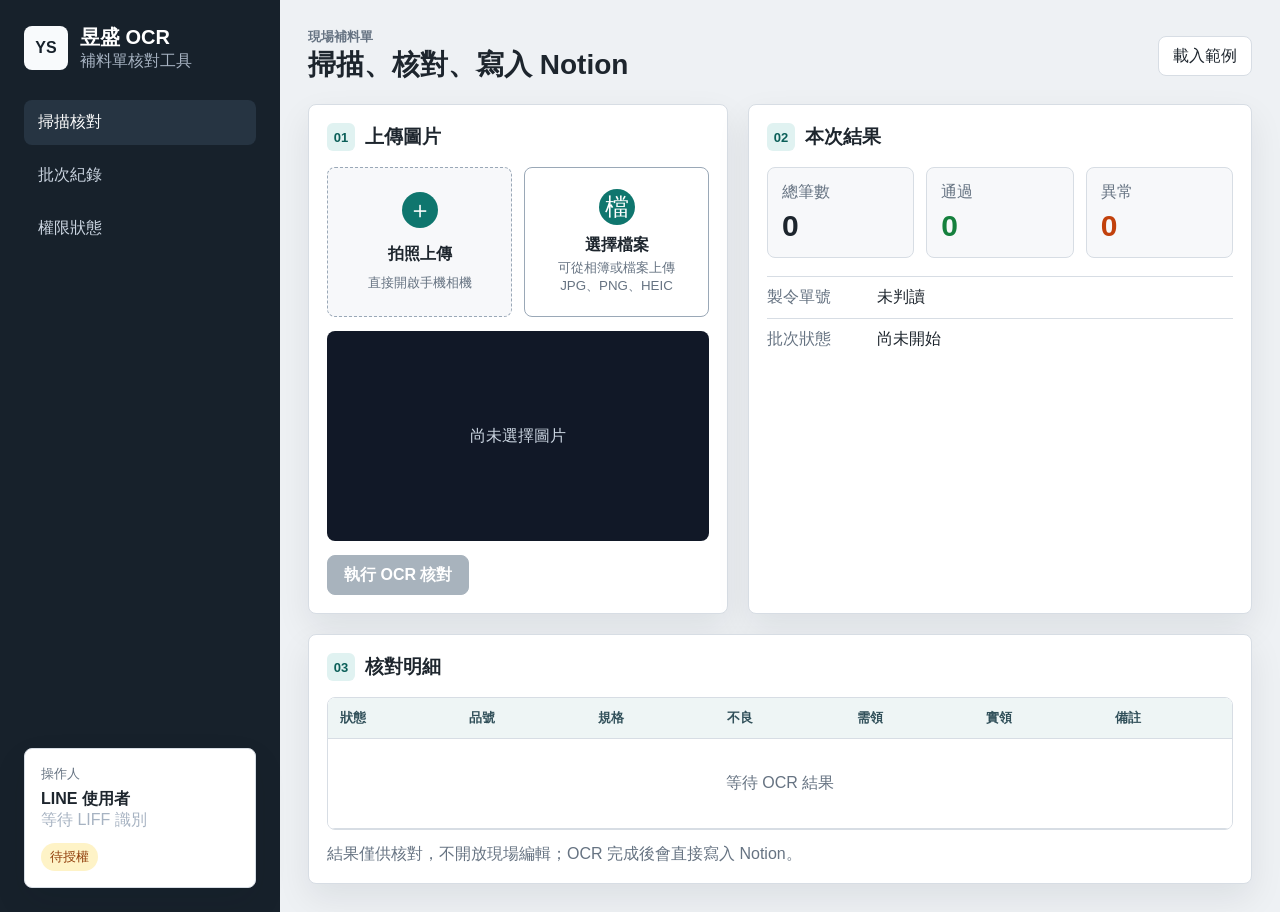
==== index.html @ e97448e7 "Hide frontend Notion error details" ====
<!doctype html>
<html lang="zh-Hant">
<head>
  <meta charset="utf-8">
  <meta name="viewport" content="width=device-width, initial-scale=1">
  <title>昱盛 OCR 補料單工具</title>
  <link rel="stylesheet" href="styles.css">
</head>
<body>
  <div class="mobile-header">
    <div class="brand compact">
      <div class="brand-mark">YS</div>
      <div>
        <h1>昱盛 OCR</h1>
        <p>LIFF 補料單工具</p>
      </div>
    </div>
    <span id="mobilePermissionBadge" class="badge pending">待授權</span>
  </div>

  <div class="app-shell">
    <aside class="sidebar">
      <div class="brand">
        <div class="brand-mark">YS</div>
        <div>
          <h1>昱盛 OCR</h1>
          <p>補料單核對工具</p>
        </div>
      </div>

      <nav class="nav-list" aria-label="工具導覽">
        <button class="nav-item active" type="button">掃描核對</button>
        <button class="nav-item" type="button">批次紀錄</button>
        <button class="nav-item" type="button">權限狀態</button>
      </nav>

      <section class="status-panel">
        <span class="status-label">操作人</span>
        <strong id="operatorName">LINE 使用者</strong>
        <span id="operatorId" class="muted">等待 LIFF 識別</span>
        <span id="permissionBadge" class="badge pending">待授權</span>
      </section>
    </aside>

    <main class="workspace">
      <header class="topbar">
        <div>
          <p class="eyebrow">現場補料單</p>
          <h2>掃描、核對、寫入 Notion</h2>
        </div>
        <div class="topbar-actions">
          <button id="loadDemoBtn" class="ghost-btn" type="button">載入範例</button>
        </div>
      </header>

      <section class="scan-grid">
        <div class="upload-panel">
          <div class="section-title">
            <span>01</span>
            <h3>上傳圖片</h3>
          </div>

          <div class="upload-choice-grid">
            <label id="dropZone" class="drop-zone">
              <input id="cameraInput" type="file" accept="image/*" capture="environment">
              <span class="drop-icon">＋</span>
              <strong>拍照上傳</strong>
              <small>直接開啟手機相機</small>
            </label>

            <label class="drop-zone secondary-upload">
              <input id="fileInput" type="file" accept="image/*">
              <span class="drop-icon">檔</span>
              <strong>選擇檔案</strong>
              <small>可從相簿或檔案上傳 JPG、PNG、HEIC</small>
            </label>
          </div>

          <div id="previewShell" class="preview-shell empty">
            <img id="imagePreview" alt="補料單預覽">
            <span>尚未選擇圖片</span>
          </div>

          <button id="runOcrBtn" class="primary-btn desktop-action" type="button" disabled>執行 OCR 核對</button>
        </div>

        <div class="summary-panel">
          <div class="section-title">
            <span>02</span>
            <h3>本次結果</h3>
          </div>

          <div class="metric-grid">
            <div class="metric">
              <span>總筆數</span>
              <strong id="totalCount">0</strong>
            </div>
            <div class="metric ok">
              <span>通過</span>
              <strong id="passedCount">0</strong>
            </div>
            <div class="metric danger">
              <span>異常</span>
              <strong id="abnormalCount">0</strong>
            </div>
          </div>

          <dl class="detail-list">
            <div>
              <dt>製令單號</dt>
              <dd id="orderNo">未判讀</dd>
            </div>
            <div>
              <dt>批次狀態</dt>
              <dd id="batchStatus">尚未開始</dd>
            </div>
          </dl>
        </div>
      </section>

      <section class="result-panel">
        <div class="section-title">
          <span>03</span>
          <h3>核對明細</h3>
        </div>

        <div class="table-wrap">
          <table>
            <thead>
              <tr>
                <th>狀態</th>
                <th>品號</th>
                <th>規格</th>
                <th>不良</th>
                <th>需領</th>
                <th>實領</th>
                <th>備註</th>
              </tr>
            </thead>
            <tbody id="resultBody">
              <tr class="empty-row">
                <td colspan="7">等待 OCR 結果</td>
              </tr>
            </tbody>
          </table>
        </div>

        <p id="editHint" class="result-note">結果僅供核對，不開放現場編輯；OCR 完成後會直接寫入 Notion。</p>
      </section>
    </main>
  </div>

  <div class="mobile-action-bar">
    <button id="mobileRunOcrBtn" class="primary-btn" type="button" disabled>執行 OCR 並寫入</button>
  </div>

  <script src="app.js"></script>
</body>
</html>
---- styles.css ----
:root {
  --bg: #eef1f4;
  --surface: #ffffff;
  --surface-2: #f7f8fa;
  --line: #d7dde4;
  --text: #1d252d;
  --muted: #667382;
  --brand: #0f766e;
  --brand-dark: #0b5f59;
  --accent: #b45309;
  --danger: #c2410c;
  --ok: #15803d;
  --shadow: 0 14px 34px rgba(15, 23, 42, 0.08);
}

* {
  box-sizing: border-box;
}

body {
  margin: 0;
  background: var(--bg);
  color: var(--text);
  font-family: "Microsoft JhengHei", "Segoe UI", Arial, sans-serif;
}

button,
input,
select {
  font: inherit;
}

.app-shell {
  min-height: 100vh;
  display: grid;
  grid-template-columns: 280px minmax(0, 1fr);
}

.mobile-header,
.mobile-action-bar {
  display: none;
}

.sidebar {
  background: #17212b;
  color: #fff;
  padding: 24px;
  display: flex;
  flex-direction: column;
  gap: 28px;
}

.brand {
  display: flex;
  align-items: center;
  gap: 12px;
}

.brand-mark {
  width: 44px;
  height: 44px;
  display: grid;
  place-items: center;
  background: #f8fafc;
  color: #17212b;
  border-radius: 8px;
  font-weight: 800;
}

.brand h1,
.brand p,
.topbar h2,
.topbar p,
.section-title h3 {
  margin: 0;
}

.brand h1 {
  font-size: 20px;
}

.brand p,
.muted,
.eyebrow,
.detail-list dt,
.drop-zone small,
.metric span {
  color: var(--muted);
}

.sidebar .brand p,
.sidebar .muted {
  color: #a7b3c2;
}

.nav-list {
  display: grid;
  gap: 8px;
}

.nav-item {
  display: block;
  border: 0;
  border-radius: 8px;
  padding: 12px 14px;
  background: transparent;
  color: #cbd5e1;
  text-align: left;
  cursor: pointer;
  text-decoration: none;
}

.nav-item.active,
.nav-item:hover {
  background: #263442;
  color: #fff;
}

.status-panel,
.upload-panel,
.summary-panel,
.result-panel,
.settings-panel {
  background: var(--surface);
  border: 1px solid var(--line);
  border-radius: 8px;
  box-shadow: var(--shadow);
}

.status-panel {
  margin-top: auto;
  padding: 16px;
  color: var(--text);
}

.status-panel strong,
.status-panel span {
  display: block;
}

.status-label {
  color: var(--muted);
  font-size: 13px;
  margin-bottom: 6px;
}

.badge {
  width: fit-content;
  margin-top: 12px;
  padding: 5px 9px;
  border-radius: 999px;
  font-size: 13px;
}

.badge.pending {
  background: #fef3c7;
  color: #92400e;
}

.badge.allowed {
  background: #dcfce7;
  color: #166534;
}

.workspace {
  padding: 28px;
  display: grid;
  gap: 20px;
}

.topbar {
  display: flex;
  justify-content: space-between;
  align-items: center;
  gap: 16px;
}

.eyebrow {
  font-size: 13px;
  font-weight: 700;
  text-transform: uppercase;
}

.topbar h2 {
  font-size: 28px;
}

.topbar-actions {
  display: flex;
  gap: 10px;
}

.ghost-btn,
.icon-btn,
.primary-btn {
  border: 1px solid var(--line);
  border-radius: 8px;
  min-height: 40px;
  cursor: pointer;
}

.ghost-btn {
  display: inline-grid;
  place-items: center;
  background: var(--surface);
  color: var(--text);
  padding: 0 14px;
  text-decoration: none;
}

.icon-btn {
  width: 42px;
  background: var(--surface);
}

.primary-btn {
  background: var(--brand);
  border-color: var(--brand);
  color: #fff;
  padding: 0 16px;
  font-weight: 700;
}

.primary-btn:hover {
  background: var(--brand-dark);
}

.primary-btn:disabled {
  background: #a8b3bd;
  border-color: #a8b3bd;
  cursor: not-allowed;
}

.settings-panel {
  padding: 16px;
  display: grid;
  grid-template-columns: repeat(2, minmax(0, 1fr));
  gap: 12px;
}

.settings-panel.hidden {
  display: none;
}

.settings-panel label {
  display: grid;
  gap: 6px;
  font-size: 13px;
  color: var(--muted);
}

.settings-panel input {
  width: 100%;
  border: 1px solid var(--line);
  border-radius: 8px;
  padding: 10px 12px;
  color: var(--text);
}

.hidden {
  display: none !important;
}

.scan-grid {
  display: grid;
  grid-template-columns: minmax(300px, 420px) minmax(320px, 1fr);
  gap: 20px;
}

.upload-panel,
.summary-panel,
.result-panel {
  padding: 18px;
}

.section-title {
  display: flex;
  align-items: center;
  gap: 10px;
  margin-bottom: 16px;
}

.section-title span {
  width: 28px;
  height: 28px;
  display: grid;
  place-items: center;
  border-radius: 6px;
  background: #e0f2f1;
  color: var(--brand-dark);
  font-weight: 800;
  font-size: 13px;
}

.upload-choice-grid {
  display: grid;
  grid-template-columns: repeat(2, minmax(0, 1fr));
  gap: 12px;
}

.drop-zone {
  min-height: 150px;
  border: 1px dashed #9aa8b7;
  border-radius: 8px;
  background: var(--surface-2);
  display: grid;
  place-items: center;
  text-align: center;
  padding: 20px;
  cursor: pointer;
}

.drop-zone.secondary-upload {
  background: #fff;
  border-style: solid;
}

.drop-zone input {
  display: none;
}

.drop-icon {
  width: 36px;
  height: 36px;
  border-radius: 50%;
  display: grid;
  place-items: center;
  background: var(--brand);
  color: #fff;
  font-size: 24px;
  margin-bottom: 8px;
}

.preview-shell {
  margin: 14px 0;
  min-height: 210px;
  border-radius: 8px;
  background: #111827;
  display: grid;
  place-items: center;
  overflow: hidden;
  color: #cbd5e1;
}

.preview-shell img {
  display: none;
  width: 100%;
  height: 100%;
  max-height: 360px;
  object-fit: contain;
}

.preview-shell.has-image img {
  display: block;
}

.preview-shell.has-image span {
  display: none;
}

.metric-grid {
  display: grid;
  grid-template-columns: repeat(3, 1fr);
  gap: 12px;
}

.metric {
  border: 1px solid var(--line);
  border-radius: 8px;
  padding: 14px;
  background: var(--surface-2);
}

.metric strong {
  display: block;
  margin-top: 6px;
  font-size: 30px;
}

.metric.ok strong {
  color: var(--ok);
}

.metric.danger strong {
  color: var(--danger);
}

.detail-list {
  display: grid;
  gap: 10px;
  margin: 18px 0 0;
}

.detail-list div {
  display: grid;
  grid-template-columns: 100px minmax(0, 1fr);
  gap: 10px;
  border-top: 1px solid var(--line);
  padding-top: 10px;
}

.detail-list dt,
.detail-list dd {
  margin: 0;
}

.table-wrap {
  overflow: auto;
  border: 1px solid var(--line);
  border-radius: 8px;
}

table {
  width: 100%;
  border-collapse: collapse;
  min-width: 900px;
  background: var(--surface);
}

th,
td {
  padding: 11px 12px;
  border-bottom: 1px solid var(--line);
  text-align: left;
  vertical-align: top;
}

th {
  background: #eef5f5;
  font-size: 13px;
  color: #31505a;
}

.cell-text {
  display: block;
  max-width: 420px;
  line-height: 1.45;
  overflow-wrap: anywhere;
}

.state {
  display: inline-block;
  padding: 4px 8px;
  border-radius: 999px;
  font-size: 13px;
  font-weight: 700;
}

.state.ok {
  background: #dcfce7;
  color: #166534;
}

.state.bad {
  background: #ffedd5;
  color: #9a3412;
}

.empty-row td {
  text-align: center;
  color: var(--muted);
  padding: 34px;
}

.result-note {
  margin: 14px 0 0;
  color: var(--muted);
}

.admin-login-panel,
.admin-dashboard .result-panel {
  background: var(--surface);
  border: 1px solid var(--line);
  border-radius: 8px;
  box-shadow: var(--shadow);
  padding: 18px;
}

.admin-login-form {
  display: grid;
  grid-template-columns: minmax(260px, 1.4fr) minmax(180px, 0.8fr) minmax(140px, 0.6fr) auto;
  gap: 12px;
  align-items: end;
}

.admin-login-form label {
  display: grid;
  gap: 6px;
  color: var(--muted);
  font-size: 13px;
}

.admin-login-form input,
.admin-login-form select {
  width: 100%;
  min-height: 40px;
  border: 1px solid var(--line);
  border-radius: 8px;
  padding: 9px 11px;
  color: var(--text);
  background: var(--surface);
}

.admin-summary-grid {
  display: grid;
  grid-template-columns: repeat(6, minmax(0, 1fr));
  gap: 12px;
}

.admin-metric {
  background: #ecfdf5;
  border-color: #99f6e4;
}

.operator-list {
  display: grid;
  gap: 10px;
}

.operator-card {
  display: flex;
  align-items: center;
  justify-content: space-between;
  gap: 16px;
  padding: 12px;
  border: 1px solid var(--line);
  border-radius: 8px;
  background: var(--surface-2);
}

.operator-card strong,
.operator-card span {
  display: block;
}

.operator-card span,
.operator-stats span {
  color: var(--muted);
  font-size: 13px;
}

.operator-stats {
  display: grid;
  grid-template-columns: repeat(4, max-content);
  gap: 12px;
  align-items: center;
  text-align: right;
}

.operator-stats strong {
  color: var(--brand-dark);
}

.admin-table {
  min-width: 860px;
}

.mobile-link-badge {
  text-decoration: none;
}

@media (max-width: 980px) {
  body {
    padding-bottom: 76px;
  }

  .mobile-header {
    position: sticky;
    top: 0;
    z-index: 30;
    min-height: 68px;
    display: flex;
    align-items: center;
    justify-content: space-between;
    gap: 12px;
    padding: 10px 14px;
    background: #17212b;
    color: #fff;
    box-shadow: 0 8px 20px rgba(15, 23, 42, 0.18);
  }

  .brand.compact .brand-mark {
    width: 38px;
    height: 38px;
    border-radius: 7px;
  }

  .brand.compact h1 {
    font-size: 17px;
  }

  .brand.compact p {
    font-size: 12px;
    color: #a7b3c2;
  }

  .app-shell {
    grid-template-columns: 1fr;
    min-height: auto;
  }

  .sidebar {
    display: none;
  }

  .scan-grid,
  .settings-panel,
  .admin-login-form,
  .admin-summary-grid {
    grid-template-columns: 1fr;
  }

  .workspace {
    padding: 16px;
    gap: 14px;
  }

  .topbar {
    align-items: flex-start;
  }

  .topbar h2 {
    font-size: 22px;
  }

  .upload-panel,
  .summary-panel,
  .result-panel,
  .settings-panel {
    box-shadow: none;
  }

  .drop-zone {
    min-height: 132px;
  }

  .upload-choice-grid {
    gap: 10px;
  }

  .preview-shell {
    min-height: 260px;
    max-height: 42vh;
  }

  .desktop-action {
    display: none;
  }

  .mobile-action-bar {
    position: fixed;
    left: 0;
    right: 0;
    bottom: 0;
    z-index: 40;
    display: grid;
    grid-template-columns: 1fr;
    gap: 10px;
    padding: 10px 14px calc(10px + env(safe-area-inset-bottom));
    background: rgba(255, 255, 255, 0.96);
    border-top: 1px solid var(--line);
    box-shadow: 0 -10px 24px rgba(15, 23, 42, 0.10);
    backdrop-filter: blur(10px);
  }

  .mobile-action-bar .primary-btn {
    min-height: 48px;
    padding: 0 10px;
  }

  .table-wrap {
    border: 0;
    overflow: visible;
  }

  table,
  thead,
  tbody,
  tr,
  th,
  td {
    display: block;
  }

  table {
    min-width: 0;
    background: transparent;
  }

  thead {
    display: none;
  }

  #resultBody {
    display: grid;
    gap: 12px;
  }

  #resultBody tr {
    border: 1px solid var(--line);
    border-radius: 8px;
    background: var(--surface);
    padding: 12px;
  }

  #resultBody td {
    display: grid;
    grid-template-columns: 72px minmax(0, 1fr);
    gap: 8px;
    align-items: center;
    border-bottom: 0;
    padding: 7px 0;
  }

  #resultBody td::before {
    color: var(--muted);
    font-size: 13px;
    font-weight: 700;
  }

  #resultBody td:nth-child(1)::before { content: "狀態"; }
  #resultBody td:nth-child(2)::before { content: "品號"; }
  #resultBody td:nth-child(3)::before { content: "規格"; }
  #resultBody td:nth-child(4)::before { content: "不良"; }
  #resultBody td:nth-child(5)::before { content: "需領"; }
  #resultBody td:nth-child(6)::before { content: "實領"; }
  #resultBody td:nth-child(7)::before { content: "備註"; }

  .cell-text {
    max-width: none;
  }

  .empty-row td {
    display: block;
    padding: 24px;
  }

  .empty-row td::before {
    content: "";
  }

  .admin-page {
    padding-bottom: 0;
  }

  .operator-card,
  .operator-stats {
    align-items: stretch;
    grid-template-columns: 1fr 1fr;
    text-align: left;
  }

  .operator-card {
    display: grid;
  }
}

@media (max-width: 640px) {
  .workspace,
  .sidebar {
    padding: 12px;
  }

  .topbar {
    align-items: stretch;
    flex-direction: column;
  }

  .topbar-actions {
    width: 100%;
    display: grid;
    grid-template-columns: 1fr 44px;
  }

  .ghost-btn,
  .topbar-actions .primary-btn {
    width: 100%;
  }

  .metric-grid {
    grid-template-columns: repeat(3, minmax(0, 1fr));
    gap: 8px;
  }

  .admin-summary-grid {
    grid-template-columns: repeat(2, minmax(0, 1fr));
    gap: 8px;
  }

  .upload-choice-grid {
    grid-template-columns: 1fr;
  }

  .metric {
    padding: 10px;
  }

  .metric strong {
    font-size: 24px;
  }

  .detail-list div {
    grid-template-columns: 86px minmax(0, 1fr);
    font-size: 14px;
  }

  .section-title {
    margin-bottom: 12px;
  }

  .section-title h3 {
    font-size: 17px;
  }
}
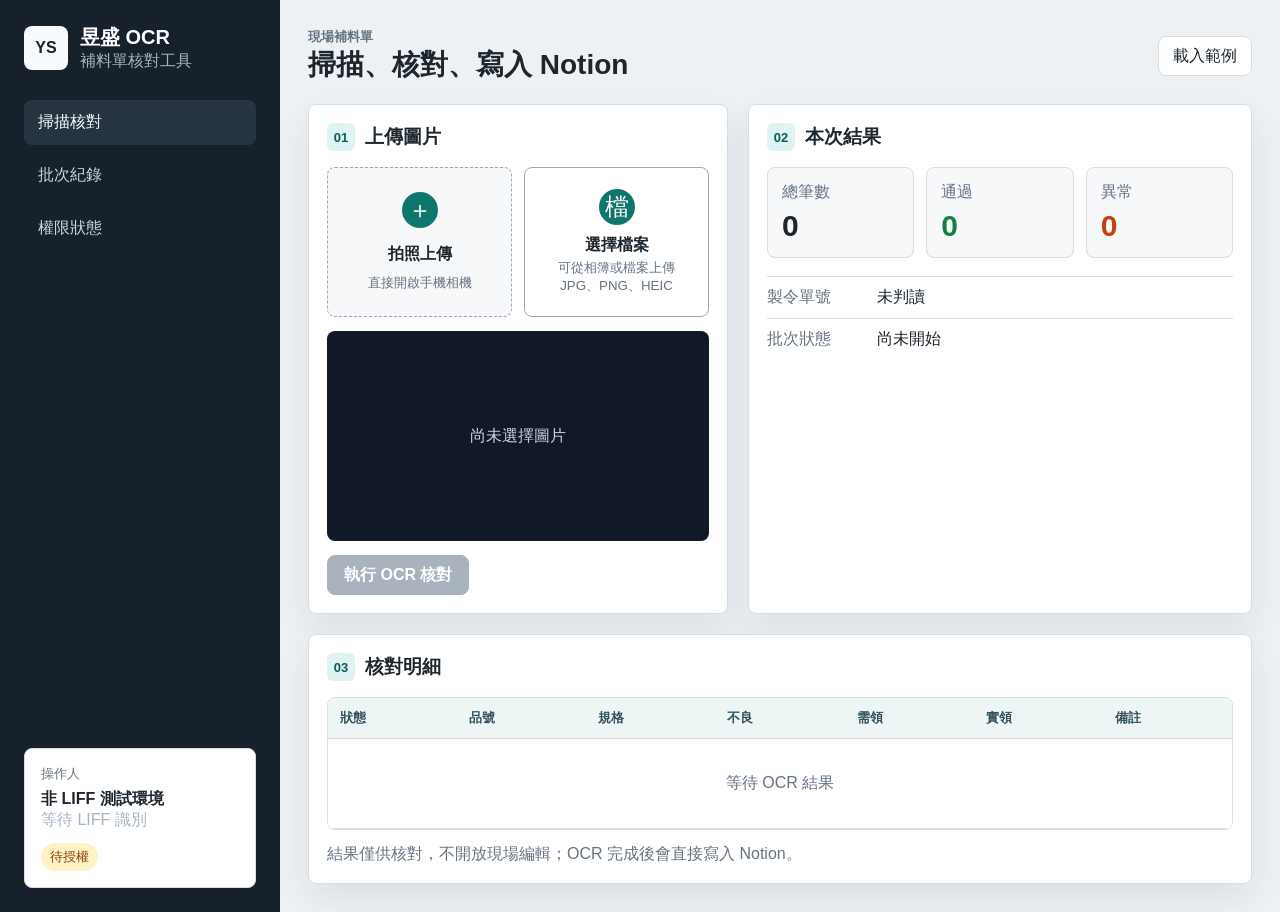
==== commit 8f239cab: "Initialize LIFF user profile" ====
--- a/index.html
+++ b/index.html
@@ -154,6 +154,16 @@
     <button id="mobileRunOcrBtn" class="primary-btn" type="button" disabled>執行 OCR 並寫入</button>
   </div>
 
+  <div id="processingModal" class="processing-modal hidden" role="alertdialog" aria-live="assertive" aria-modal="true">
+    <div class="processing-card">
+      <div class="processing-spinner" aria-hidden="true"></div>
+      <strong>OCR 核對中</strong>
+      <p>請勿關閉頁面，請稍後。</p>
+      <small>系統正在辨識圖片、比對主檔並寫入紀錄。</small>
+    </div>
+  </div>
+
+  <script src="https://static.line-scdn.net/liff/edge/2/sdk.js"></script>
   <script src="app.js"></script>
 </body>
 </html>
--- a/styles.css
+++ b/styles.css
@@ -465,6 +465,64 @@
 .result-note {
   margin: 14px 0 0;
   color: var(--muted);
+}
+
+.processing-modal {
+  position: fixed;
+  inset: 0;
+  z-index: 80;
+  display: grid;
+  place-items: center;
+  padding: 20px;
+  background: rgba(15, 23, 42, 0.48);
+  backdrop-filter: blur(6px);
+}
+
+.processing-card {
+  width: min(340px, 100%);
+  display: grid;
+  justify-items: center;
+  gap: 10px;
+  padding: 24px;
+  border-radius: 8px;
+  background: var(--surface);
+  border: 1px solid var(--line);
+  box-shadow: 0 22px 54px rgba(15, 23, 42, 0.22);
+  text-align: center;
+}
+
+.processing-card strong {
+  font-size: 20px;
+}
+
+.processing-card p,
+.processing-card small {
+  margin: 0;
+}
+
+.processing-card p {
+  font-weight: 700;
+  color: var(--danger);
+}
+
+.processing-card small {
+  color: var(--muted);
+  line-height: 1.5;
+}
+
+.processing-spinner {
+  width: 46px;
+  height: 46px;
+  border-radius: 50%;
+  border: 4px solid #dbe4ea;
+  border-top-color: var(--brand);
+  animation: processing-spin 0.9s linear infinite;
+}
+
+@keyframes processing-spin {
+  to {
+    transform: rotate(360deg);
+  }
 }
 
 .admin-login-panel,
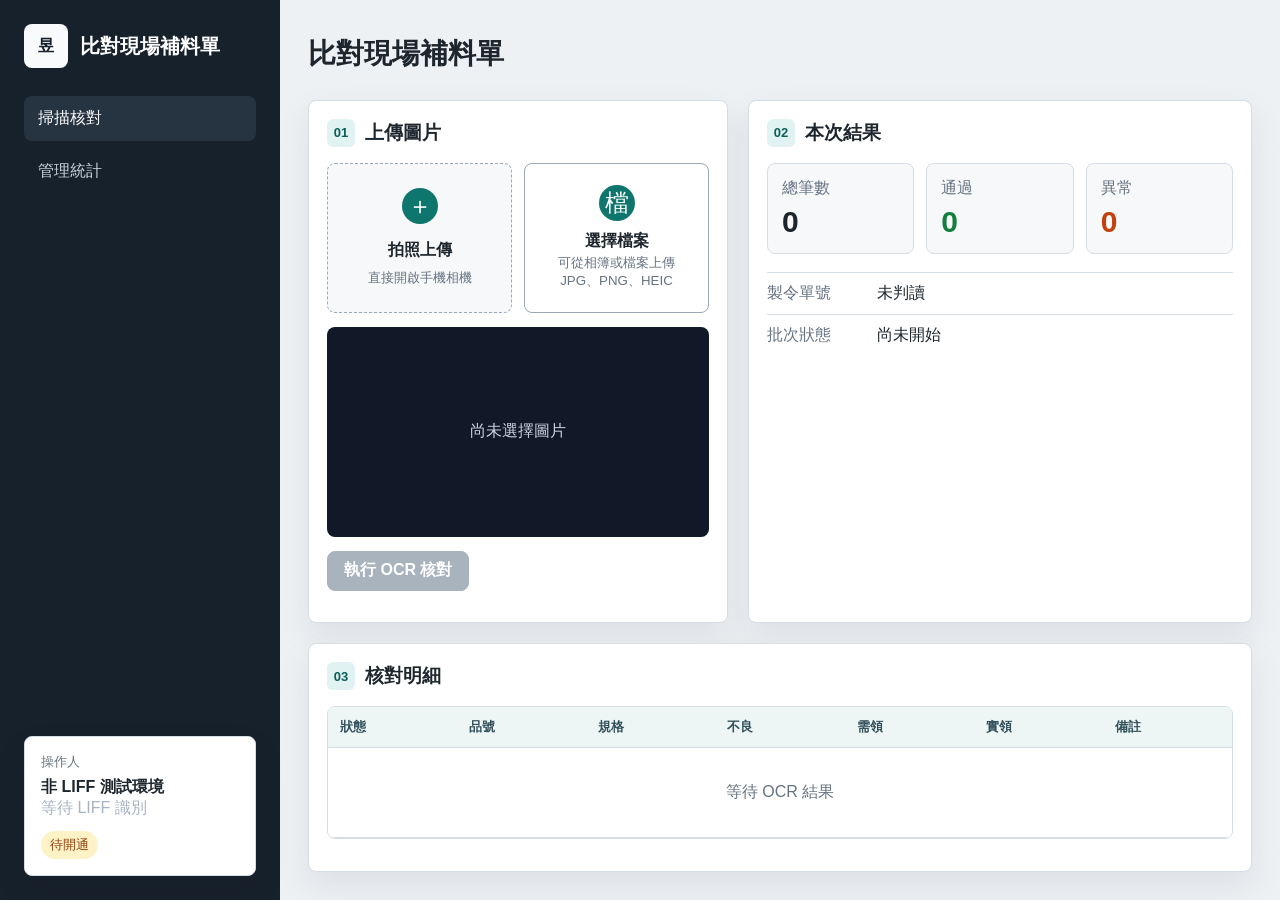
==== commit b31244c1: "Add permission management workflow" ====
--- a/index.html
+++ b/index.html
@@ -3,53 +3,58 @@
 <head>
   <meta charset="utf-8">
   <meta name="viewport" content="width=device-width, initial-scale=1">
-  <title>昱盛 OCR 補料單工具</title>
+  <title>比對現場補料單</title>
   <link rel="stylesheet" href="styles.css">
 </head>
 <body>
   <div class="mobile-header">
     <div class="brand compact">
-      <div class="brand-mark">YS</div>
+      <div class="brand-mark">昱</div>
       <div>
-        <h1>昱盛 OCR</h1>
-        <p>LIFF 補料單工具</p>
+        <h1>比對現場補料單</h1>
       </div>
     </div>
-    <span id="mobilePermissionBadge" class="badge pending">待授權</span>
+    <div class="mobile-header-actions">
+      <span id="mobilePermissionBadge" class="badge pending">待開通</span>
+      <button id="mobileMenuBtn" class="mobile-menu-btn" type="button" aria-label="開啟選單" aria-expanded="false">
+        <span></span>
+        <span></span>
+        <span></span>
+      </button>
+    </div>
   </div>
+
+  <nav id="mobileMenu" class="mobile-menu hidden" aria-label="手機選單">
+    <a class="mobile-menu-item active" href="index.html">掃描核對</a>
+    <a class="mobile-menu-item" href="admin.html">管理統計</a>
+  </nav>
 
   <div class="app-shell">
     <aside class="sidebar">
       <div class="brand">
-        <div class="brand-mark">YS</div>
+        <div class="brand-mark">昱</div>
         <div>
-          <h1>昱盛 OCR</h1>
-          <p>補料單核對工具</p>
+          <h1>比對現場補料單</h1>
         </div>
       </div>
 
       <nav class="nav-list" aria-label="工具導覽">
         <button class="nav-item active" type="button">掃描核對</button>
-        <button class="nav-item" type="button">批次紀錄</button>
-        <button class="nav-item" type="button">權限狀態</button>
+        <a class="nav-item" href="admin.html">管理統計</a>
       </nav>
 
       <section class="status-panel">
         <span class="status-label">操作人</span>
         <strong id="operatorName">LINE 使用者</strong>
         <span id="operatorId" class="muted">等待 LIFF 識別</span>
-        <span id="permissionBadge" class="badge pending">待授權</span>
+        <span id="permissionBadge" class="badge pending">待開通</span>
       </section>
     </aside>
 
     <main class="workspace">
       <header class="topbar">
         <div>
-          <p class="eyebrow">現場補料單</p>
-          <h2>掃描、核對、寫入 Notion</h2>
-        </div>
-        <div class="topbar-actions">
-          <button id="loadDemoBtn" class="ghost-btn" type="button">載入範例</button>
+          <h2>比對現場補料單</h2>
         </div>
       </header>
 
@@ -144,8 +149,6 @@
             </tbody>
           </table>
         </div>
-
-        <p id="editHint" class="result-note">結果僅供核對，不開放現場編輯；OCR 完成後會直接寫入 Notion。</p>
       </section>
     </main>
   </div>
--- a/styles.css
+++ b/styles.css
@@ -37,8 +37,48 @@
 }
 
 .mobile-header,
-.mobile-action-bar {
+.mobile-action-bar,
+.mobile-menu {
   display: none;
+}
+
+.mobile-header-actions {
+  display: flex;
+  align-items: center;
+  gap: 8px;
+}
+
+.mobile-menu-btn {
+  width: 42px;
+  height: 42px;
+  display: none;
+  place-items: center;
+  gap: 4px;
+  border: 1px solid rgba(203, 213, 225, 0.35);
+  border-radius: 8px;
+  background: #263442;
+  cursor: pointer;
+}
+
+.mobile-menu-btn span {
+  width: 18px;
+  height: 2px;
+  display: block;
+  border-radius: 999px;
+  background: #fff;
+  transition: transform 0.18s ease, opacity 0.18s ease;
+}
+
+.mobile-menu-btn.active span:nth-child(1) {
+  transform: translateY(6px) rotate(45deg);
+}
+
+.mobile-menu-btn.active span:nth-child(2) {
+  opacity: 0;
+}
+
+.mobile-menu-btn.active span:nth-child(3) {
+  transform: translateY(-6px) rotate(-45deg);
 }
 
 .sidebar {
@@ -536,7 +576,7 @@
 
 .admin-login-form {
   display: grid;
-  grid-template-columns: minmax(260px, 1.4fr) minmax(180px, 0.8fr) minmax(140px, 0.6fr) auto;
+  grid-template-columns: minmax(220px, 1fr) minmax(160px, 0.55fr) auto;
   gap: 12px;
   align-items: end;
 }
@@ -563,6 +603,33 @@
   display: grid;
   grid-template-columns: repeat(6, minmax(0, 1fr));
   gap: 12px;
+}
+
+.admin-tabs {
+  display: flex;
+  gap: 8px;
+  border-bottom: 1px solid var(--line);
+}
+
+.admin-tab {
+  min-height: 42px;
+  border: 0;
+  border-bottom: 3px solid transparent;
+  background: transparent;
+  color: var(--muted);
+  padding: 0 14px;
+  cursor: pointer;
+  font-weight: 700;
+}
+
+.admin-tab.active {
+  border-bottom-color: var(--brand);
+  color: var(--text);
+}
+
+.admin-tab-view {
+  display: grid;
+  gap: 16px;
 }
 
 .admin-metric {
@@ -611,6 +678,74 @@
 
 .admin-table {
   min-width: 860px;
+}
+
+.split-title {
+  justify-content: space-between;
+}
+
+.split-title > div {
+  display: flex;
+  align-items: center;
+  gap: 10px;
+}
+
+.permission-list {
+  display: grid;
+  gap: 10px;
+  margin-top: 14px;
+}
+
+.permission-card {
+  display: grid;
+  grid-template-columns: minmax(220px, 1fr) minmax(140px, 180px) minmax(120px, max-content) auto;
+  gap: 12px;
+  align-items: end;
+  padding: 12px;
+  border: 1px solid var(--line);
+  border-radius: 8px;
+  background: var(--surface-2);
+}
+
+.permission-person {
+  display: grid;
+  gap: 3px;
+}
+
+.permission-person span,
+.permission-person small {
+  color: var(--muted);
+  overflow-wrap: anywhere;
+}
+
+.permission-card label {
+  display: grid;
+  gap: 6px;
+  color: var(--muted);
+  font-size: 13px;
+}
+
+.permission-card select {
+  width: 100%;
+  min-height: 40px;
+  border: 1px solid var(--line);
+  border-radius: 8px;
+  background: var(--surface);
+  padding: 8px 10px;
+  color: var(--text);
+}
+
+.permission-toggle {
+  min-height: 40px;
+  grid-template-columns: auto 1fr;
+  align-items: center;
+  color: var(--text) !important;
+  font-weight: 700;
+}
+
+.permission-toggle input {
+  width: 18px;
+  height: 18px;
 }
 
 .mobile-link-badge {
@@ -721,6 +856,54 @@
     backdrop-filter: blur(10px);
   }
 
+  .mobile-header-actions .badge {
+    margin-top: 0;
+  }
+
+  .mobile-menu-btn {
+    display: grid;
+  }
+
+  .mobile-menu {
+    position: sticky;
+    top: 68px;
+    z-index: 29;
+    display: grid;
+    gap: 6px;
+    padding: 10px 14px;
+    background: #17212b;
+    border-top: 1px solid rgba(203, 213, 225, 0.18);
+    box-shadow: 0 12px 22px rgba(15, 23, 42, 0.20);
+  }
+
+  .mobile-menu.hidden {
+    display: none;
+  }
+
+  .mobile-menu-item {
+    min-height: 42px;
+    display: flex;
+    align-items: center;
+    border: 0;
+    border-radius: 8px;
+    padding: 0 12px;
+    background: #263442;
+    color: #e5edf5;
+    text-align: left;
+    text-decoration: none;
+    font-weight: 700;
+  }
+
+  .mobile-menu-item.active {
+    background: var(--brand);
+    color: #fff;
+  }
+
+  .mobile-menu-item:disabled {
+    color: #94a3b8;
+    opacity: 0.72;
+  }
+
   .mobile-action-bar .primary-btn {
     min-height: 48px;
     padding: 0 10px;
@@ -811,6 +994,11 @@
   .operator-card {
     display: grid;
   }
+
+  .permission-card {
+    grid-template-columns: 1fr;
+    align-items: stretch;
+  }
 }
 
 @media (max-width: 640px) {
@@ -830,6 +1018,10 @@
     grid-template-columns: 1fr 44px;
   }
 
+  .admin-page .topbar-actions {
+    grid-template-columns: repeat(2, minmax(0, 1fr));
+  }
+
   .ghost-btn,
   .topbar-actions .primary-btn {
     width: 100%;
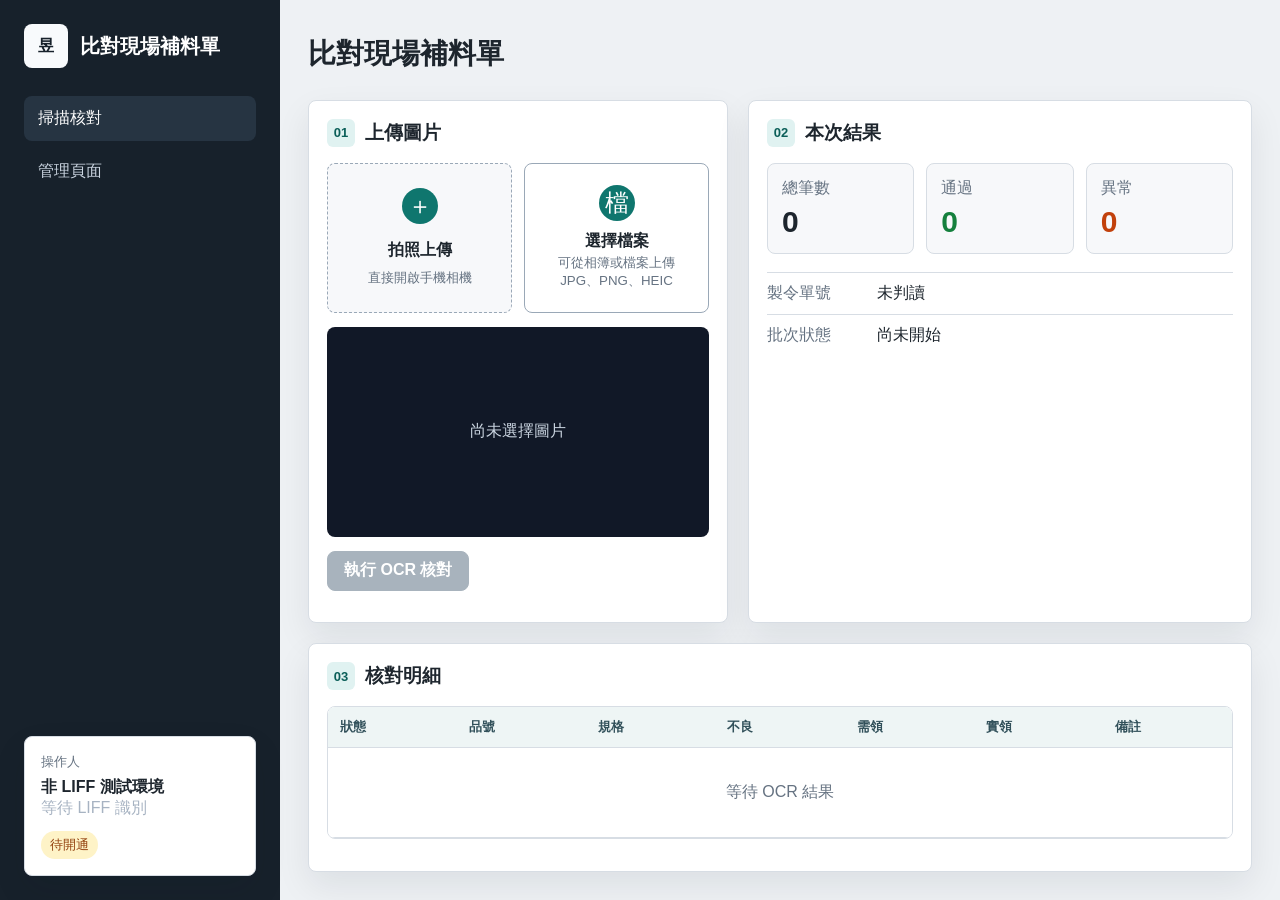
==== commit b41dc520: "Rename admin page to 管理頁面 and load data lazily - Rename "管理統計" -> "管理頁面" across admin/index nav and " ====
--- a/index.html
+++ b/index.html
@@ -26,7 +26,7 @@
 
   <nav id="mobileMenu" class="mobile-menu hidden" aria-label="手機選單">
     <a class="mobile-menu-item active" href="index.html">掃描核對</a>
-    <a class="mobile-menu-item" href="admin.html">管理統計</a>
+    <a class="mobile-menu-item" href="admin.html">管理頁面</a>
   </nav>
 
   <div class="app-shell">
@@ -40,7 +40,7 @@
 
       <nav class="nav-list" aria-label="工具導覽">
         <button class="nav-item active" type="button">掃描核對</button>
-        <a class="nav-item" href="admin.html">管理統計</a>
+        <a class="nav-item" href="admin.html">管理頁面</a>
       </nav>
 
       <section class="status-panel">
--- a/styles.css
+++ b/styles.css
@@ -601,8 +601,193 @@
 
 .admin-summary-grid {
   display: grid;
-  grid-template-columns: repeat(6, minmax(0, 1fr));
+  grid-template-columns: repeat(auto-fit, minmax(140px, 1fr));
   gap: 12px;
+}
+
+.analysis-grid {
+  display: grid;
+  grid-template-columns: repeat(auto-fit, minmax(280px, 1fr));
+  gap: 16px;
+}
+
+.chart-shell {
+  width: 100%;
+  overflow-x: auto;
+}
+
+.trend-svg {
+  width: 100%;
+  min-width: 320px;
+  height: auto;
+  display: block;
+}
+
+.trend-bar {
+  fill: #99f6e4;
+}
+
+.trend-line {
+  stroke: var(--brand);
+  stroke-width: 2;
+}
+
+.trend-dot {
+  fill: var(--brand);
+}
+
+.trend-label {
+  fill: var(--muted);
+  font-size: 11px;
+}
+
+.chart-legend {
+  display: flex;
+  align-items: center;
+  gap: 8px;
+  margin: 12px 0 0;
+  color: var(--muted);
+  font-size: 13px;
+}
+
+.legend-dot {
+  display: inline-block;
+  width: 12px;
+  height: 12px;
+  border-radius: 3px;
+  margin-right: 4px;
+  vertical-align: middle;
+}
+
+.legend-dot.bar {
+  background: #99f6e4;
+}
+
+.legend-dot.line {
+  background: var(--brand);
+  border-radius: 999px;
+}
+
+.bar-list {
+  display: grid;
+  gap: 10px;
+}
+
+.bar-row {
+  display: grid;
+  grid-template-columns: minmax(96px, 140px) 1fr max-content;
+  gap: 10px;
+  align-items: center;
+}
+
+.bar-label {
+  font-size: 13px;
+  overflow-wrap: anywhere;
+}
+
+.bar-track {
+  height: 12px;
+  border-radius: 999px;
+  background: var(--surface-2);
+  border: 1px solid var(--line);
+  overflow: hidden;
+}
+
+.bar-fill {
+  display: block;
+  height: 100%;
+  background: var(--brand);
+}
+
+.bar-fill.danger {
+  background: var(--danger);
+}
+
+.bar-value {
+  font-weight: 700;
+  font-size: 13px;
+  color: var(--brand-dark);
+}
+
+.problem-list {
+  display: grid;
+  gap: 8px;
+}
+
+.problem-row {
+  display: grid;
+  grid-template-columns: 28px 1fr max-content;
+  gap: 10px;
+  align-items: center;
+  padding: 10px;
+  border: 1px solid var(--line);
+  border-radius: 8px;
+  background: var(--surface-2);
+}
+
+.problem-rank {
+  display: grid;
+  place-items: center;
+  width: 24px;
+  height: 24px;
+  border-radius: 999px;
+  background: var(--brand);
+  color: #fff;
+  font-weight: 700;
+  font-size: 13px;
+}
+
+.problem-info strong {
+  display: block;
+}
+
+.problem-info small {
+  color: var(--muted);
+}
+
+.problem-count {
+  font-weight: 700;
+  color: var(--danger);
+}
+
+.notify-grid {
+  display: grid;
+  grid-template-columns: repeat(auto-fit, minmax(120px, 1fr));
+  gap: 12px;
+}
+
+.batch-row {
+  cursor: pointer;
+}
+
+.batch-row:hover {
+  background: #f1f8f7;
+}
+
+.batch-toggle {
+  display: inline-block;
+  margin-right: 6px;
+  color: var(--brand);
+  transition: transform 0.15s ease;
+}
+
+.batch-row.expanded .batch-toggle {
+  transform: rotate(90deg);
+}
+
+.batch-detail-row > td {
+  background: #f7fafa;
+  padding: 0;
+}
+
+.batch-detail-table {
+  min-width: 0;
+  width: 100%;
+  background: transparent;
+}
+
+.batch-detail-table th {
+  background: #e7f1f0;
 }
 
 .admin-tabs {
@@ -698,13 +883,18 @@
 
 .permission-card {
   display: grid;
-  grid-template-columns: minmax(220px, 1fr) minmax(140px, 180px) minmax(120px, max-content) auto;
+  grid-template-columns: minmax(200px, 1.3fr) minmax(110px, 130px) minmax(110px, 130px) minmax(150px, max-content) auto;
   gap: 12px;
   align-items: end;
   padding: 12px;
   border: 1px solid var(--line);
   border-radius: 8px;
   background: var(--surface-2);
+}
+
+.permission-features {
+  display: grid;
+  gap: 6px;
 }
 
 .permission-person {
@@ -746,6 +936,46 @@
 .permission-toggle input {
   width: 18px;
   height: 18px;
+}
+
+.master-import-form {
+  display: grid;
+  grid-template-columns: minmax(260px, 1fr) minmax(150px, 0.35fr) minmax(150px, 0.35fr) auto;
+  gap: 12px;
+  align-items: end;
+}
+
+.master-import-form label {
+  display: grid;
+  gap: 6px;
+  color: var(--muted);
+  font-size: 13px;
+}
+
+.master-import-form input,
+.master-import-form select {
+  width: 100%;
+  min-height: 40px;
+  border: 1px solid var(--line);
+  border-radius: 8px;
+  padding: 9px 11px;
+  color: var(--text);
+  background: var(--surface);
+}
+
+.master-file-field input {
+  padding: 7px 9px;
+}
+
+.import-summary-grid {
+  display: grid;
+  grid-template-columns: repeat(7, minmax(0, 1fr));
+  gap: 10px;
+  margin-bottom: 14px;
+}
+
+.import-table {
+  min-width: 760px;
 }
 
 .mobile-link-badge {
@@ -799,6 +1029,7 @@
   .scan-grid,
   .settings-panel,
   .admin-login-form,
+  .master-import-form,
   .admin-summary-grid {
     grid-template-columns: 1fr;
   }
@@ -812,8 +1043,51 @@
     align-items: flex-start;
   }
 
+  .admin-page .topbar {
+    align-items: stretch;
+    flex-direction: column;
+  }
+
+  .admin-page .topbar-actions {
+    width: 100%;
+    display: grid;
+    grid-template-columns: minmax(0, 1fr) minmax(0, 1fr);
+  }
+
   .topbar h2 {
     font-size: 22px;
+  }
+
+  .admin-page .eyebrow {
+    font-size: 12px;
+  }
+
+  .admin-tabs {
+    overflow-x: auto;
+    border: 1px solid var(--line);
+    border-radius: 8px;
+    background: var(--surface);
+    padding: 4px;
+  }
+
+  .admin-tab {
+    flex: 1 0 120px;
+    border-bottom: 0;
+    border-radius: 6px;
+  }
+
+  .admin-tab.active {
+    background: #e0f2f1;
+    color: var(--text);
+  }
+
+  .admin-summary-grid {
+    grid-template-columns: repeat(2, minmax(0, 1fr));
+    gap: 8px;
+  }
+
+  .import-summary-grid {
+    grid-template-columns: repeat(2, minmax(0, 1fr));
   }
 
   .upload-panel,
@@ -995,6 +1269,10 @@
     display: grid;
   }
 
+  .operator-stats {
+    gap: 8px;
+  }
+
   .permission-card {
     grid-template-columns: 1fr;
     align-items: stretch;
@@ -1037,6 +1315,10 @@
     gap: 8px;
   }
 
+  .admin-page .topbar-actions {
+    grid-template-columns: repeat(2, minmax(0, 1fr));
+  }
+
   .upload-choice-grid {
     grid-template-columns: 1fr;
   }
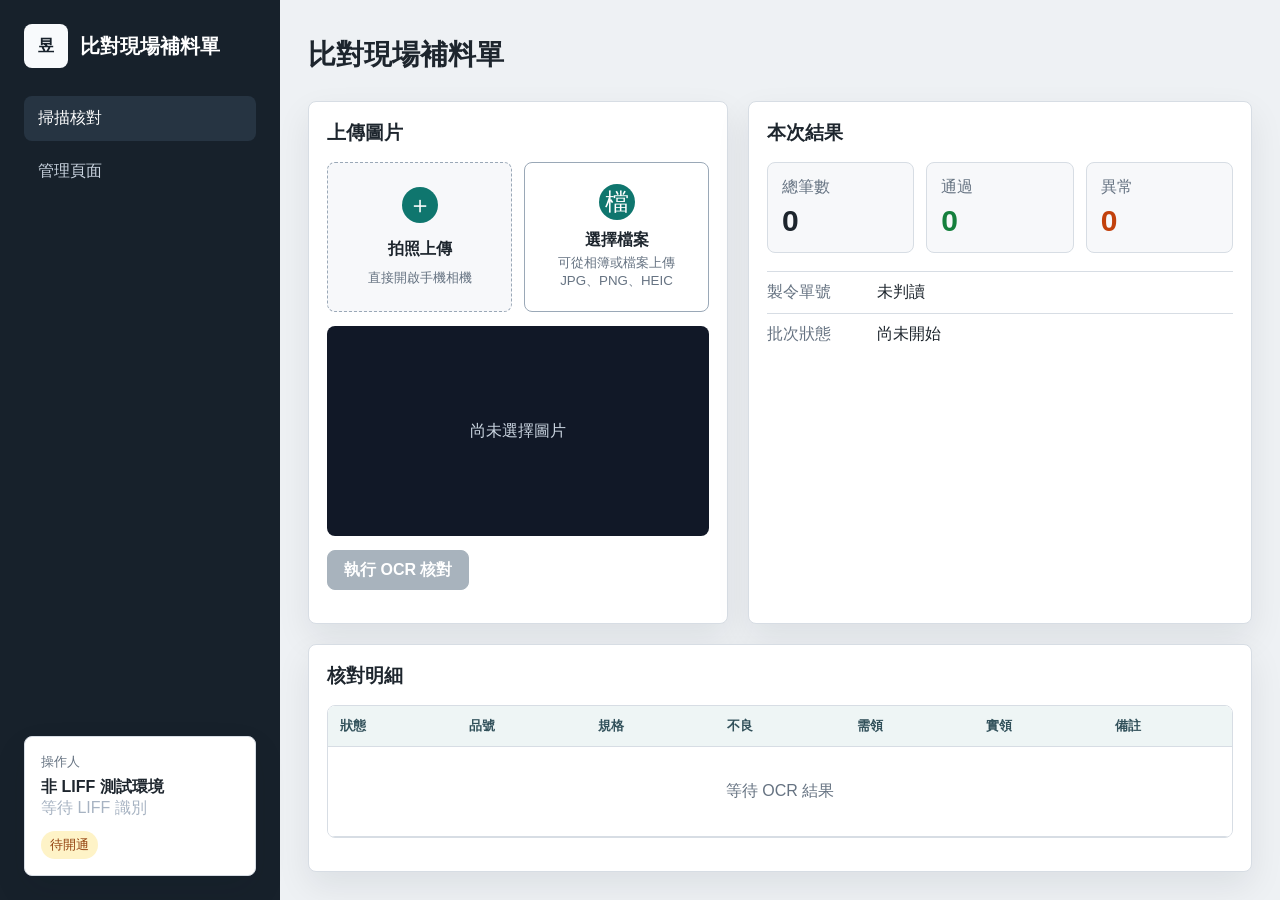
==== commit 05f4cb8f: "Redesign admin into tabs with lazy loading and master item view - Restructure dashboard into tabs: 儀" ====
--- a/index.html
+++ b/index.html
@@ -61,7 +61,6 @@
       <section class="scan-grid">
         <div class="upload-panel">
           <div class="section-title">
-            <span>01</span>
             <h3>上傳圖片</h3>
           </div>
 
@@ -91,7 +90,6 @@
 
         <div class="summary-panel">
           <div class="section-title">
-            <span>02</span>
             <h3>本次結果</h3>
           </div>
 
@@ -125,7 +123,6 @@
 
       <section class="result-panel">
         <div class="section-title">
-          <span>03</span>
           <h3>核對明細</h3>
         </div>
 
--- a/styles.css
+++ b/styles.css
@@ -794,6 +794,125 @@
   display: flex;
   gap: 8px;
   border-bottom: 1px solid var(--line);
+  justify-content: flex-start;
+  position: sticky;
+  top: 0;
+  z-index: 20;
+  background: var(--bg);
+  overflow-x: auto;
+  flex-wrap: nowrap;
+}
+
+.tab-stats {
+  position: sticky;
+  top: 45px;
+  z-index: 19;
+  display: flex;
+  flex-wrap: wrap;
+  gap: 10px;
+  padding: 12px 0;
+  background: var(--bg);
+  border-bottom: 1px solid var(--line);
+}
+
+.stat-chip {
+  display: grid;
+  gap: 2px;
+  min-width: 88px;
+  padding: 8px 14px;
+  border: 1px solid var(--line);
+  border-radius: 8px;
+  background: var(--surface);
+}
+
+.stat-chip span {
+  font-size: 12px;
+  color: var(--muted);
+}
+
+.stat-chip strong {
+  font-size: 20px;
+}
+
+.stat-chip.ok strong {
+  color: var(--ok);
+}
+
+.stat-chip.danger strong {
+  color: var(--danger);
+}
+
+.master-query-form {
+  display: flex;
+  flex-wrap: wrap;
+  align-items: flex-end;
+  gap: 12px;
+  margin-bottom: 12px;
+}
+
+.master-query-form label {
+  display: grid;
+  gap: 6px;
+  color: var(--muted);
+  font-size: 13px;
+}
+
+.master-query-form select {
+  min-height: 40px;
+  border: 1px solid var(--line);
+  border-radius: 8px;
+  background: var(--surface);
+  padding: 8px 10px;
+  color: var(--text);
+}
+
+.admin-table select {
+  min-height: 34px;
+  border: 1px solid var(--line);
+  border-radius: 6px;
+  background: var(--surface);
+  padding: 4px 8px;
+  color: var(--text);
+}
+
+.inline-field {
+  display: inline-grid;
+  gap: 6px;
+  color: var(--muted);
+  font-size: 13px;
+  margin-bottom: 12px;
+}
+
+.inline-field select {
+  min-height: 40px;
+  border: 1px solid var(--line);
+  border-radius: 8px;
+  background: var(--surface);
+  padding: 8px 10px;
+  color: var(--text);
+  min-width: 200px;
+}
+
+.operator-card {
+  cursor: pointer;
+}
+
+.operator-card.selected {
+  border-color: var(--brand);
+  box-shadow: 0 0 0 2px rgba(15, 118, 110, 0.15);
+}
+
+.operator-detail-card {
+  margin-top: 12px;
+  padding: 12px;
+  border: 1px dashed var(--brand);
+  border-radius: 8px;
+  background: #f1f8f7;
+}
+
+.operator-detail-card .operator-stats {
+  grid-template-columns: repeat(auto-fit, minmax(110px, max-content));
+  margin-top: 8px;
 }
 
 .admin-tab {
